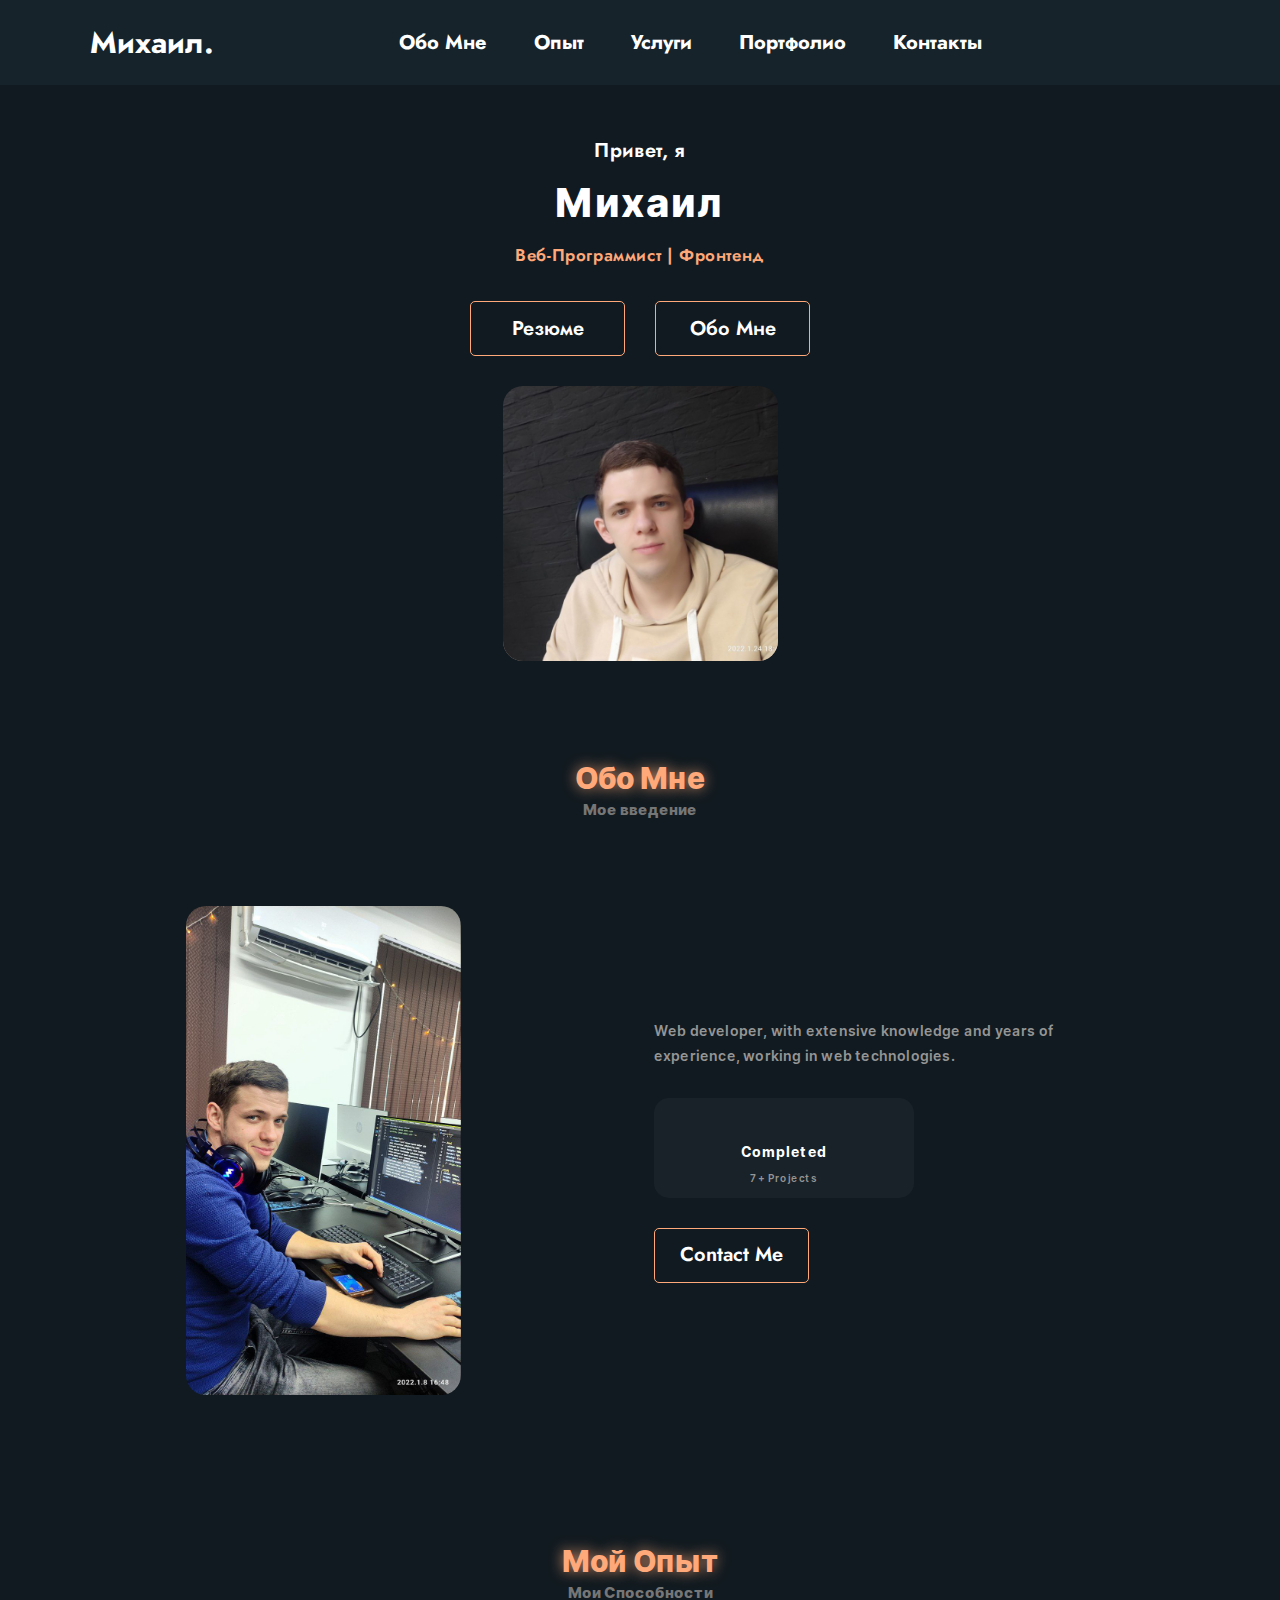
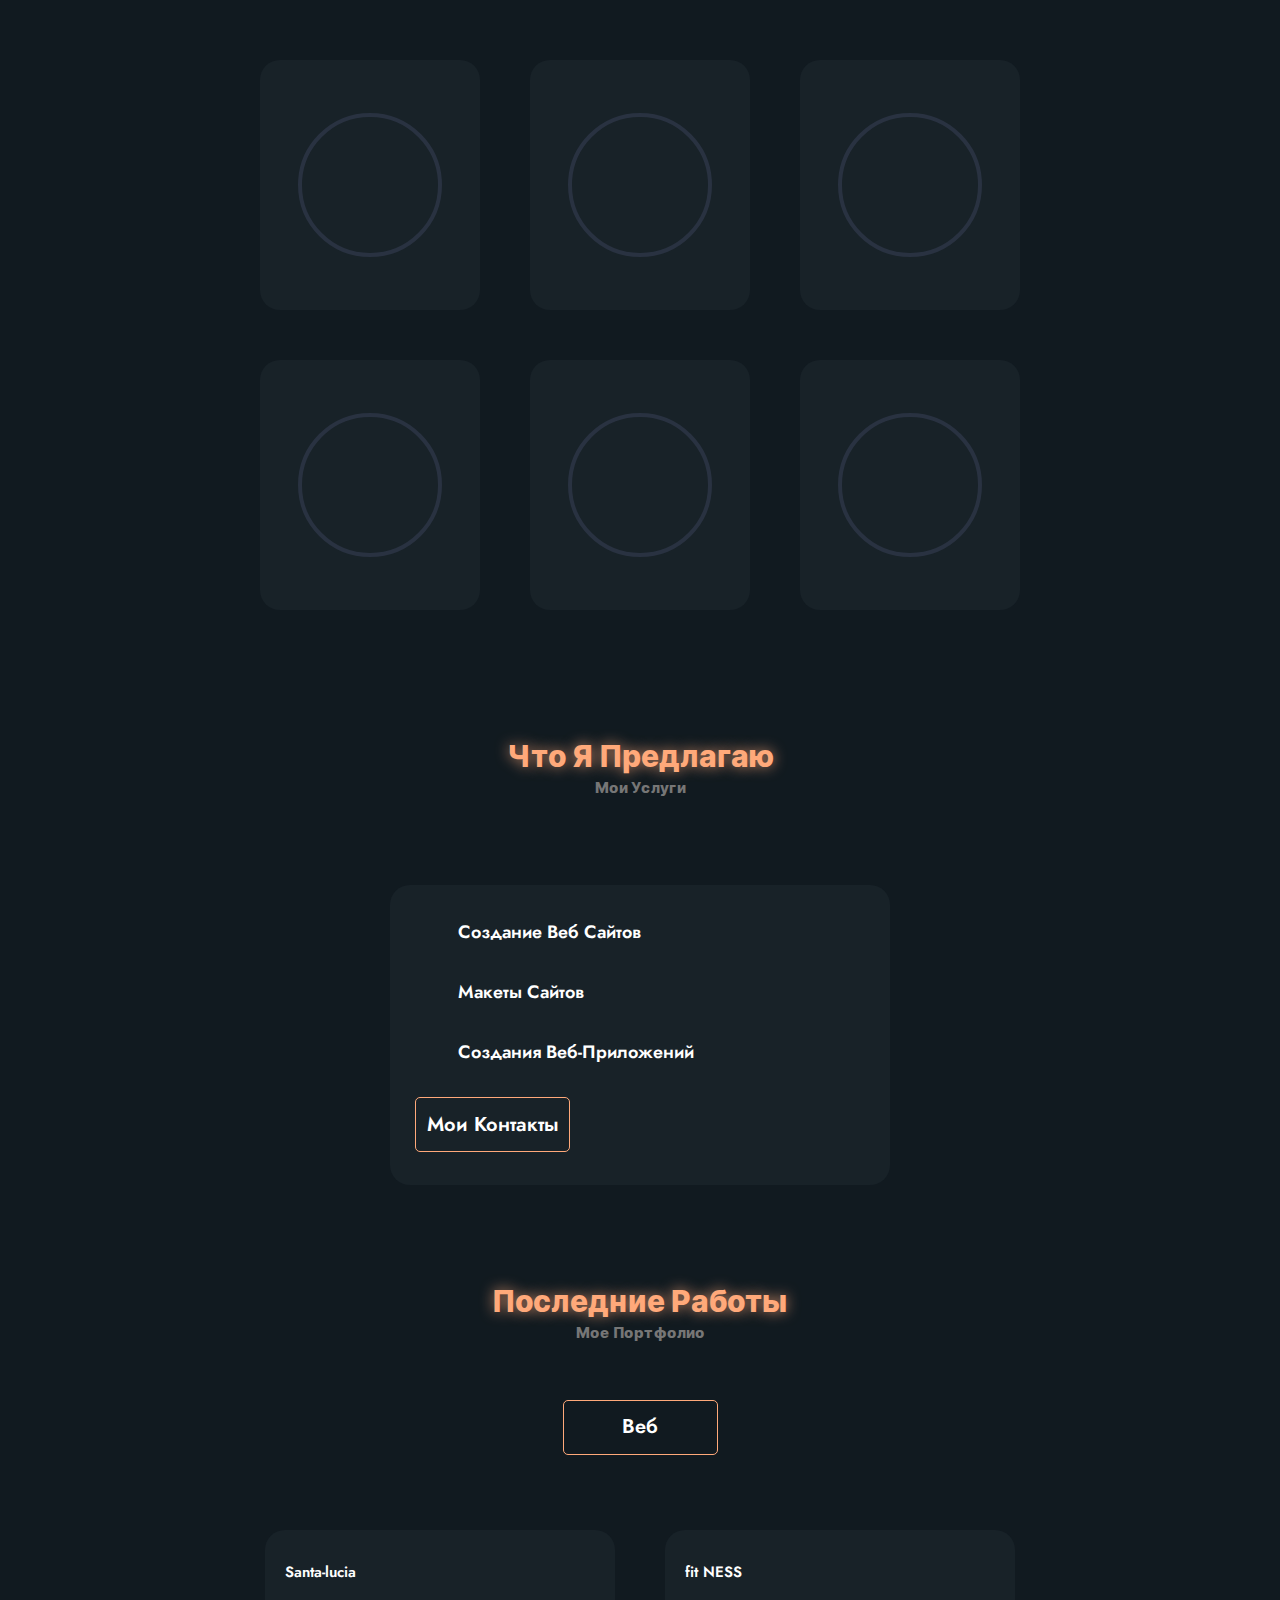
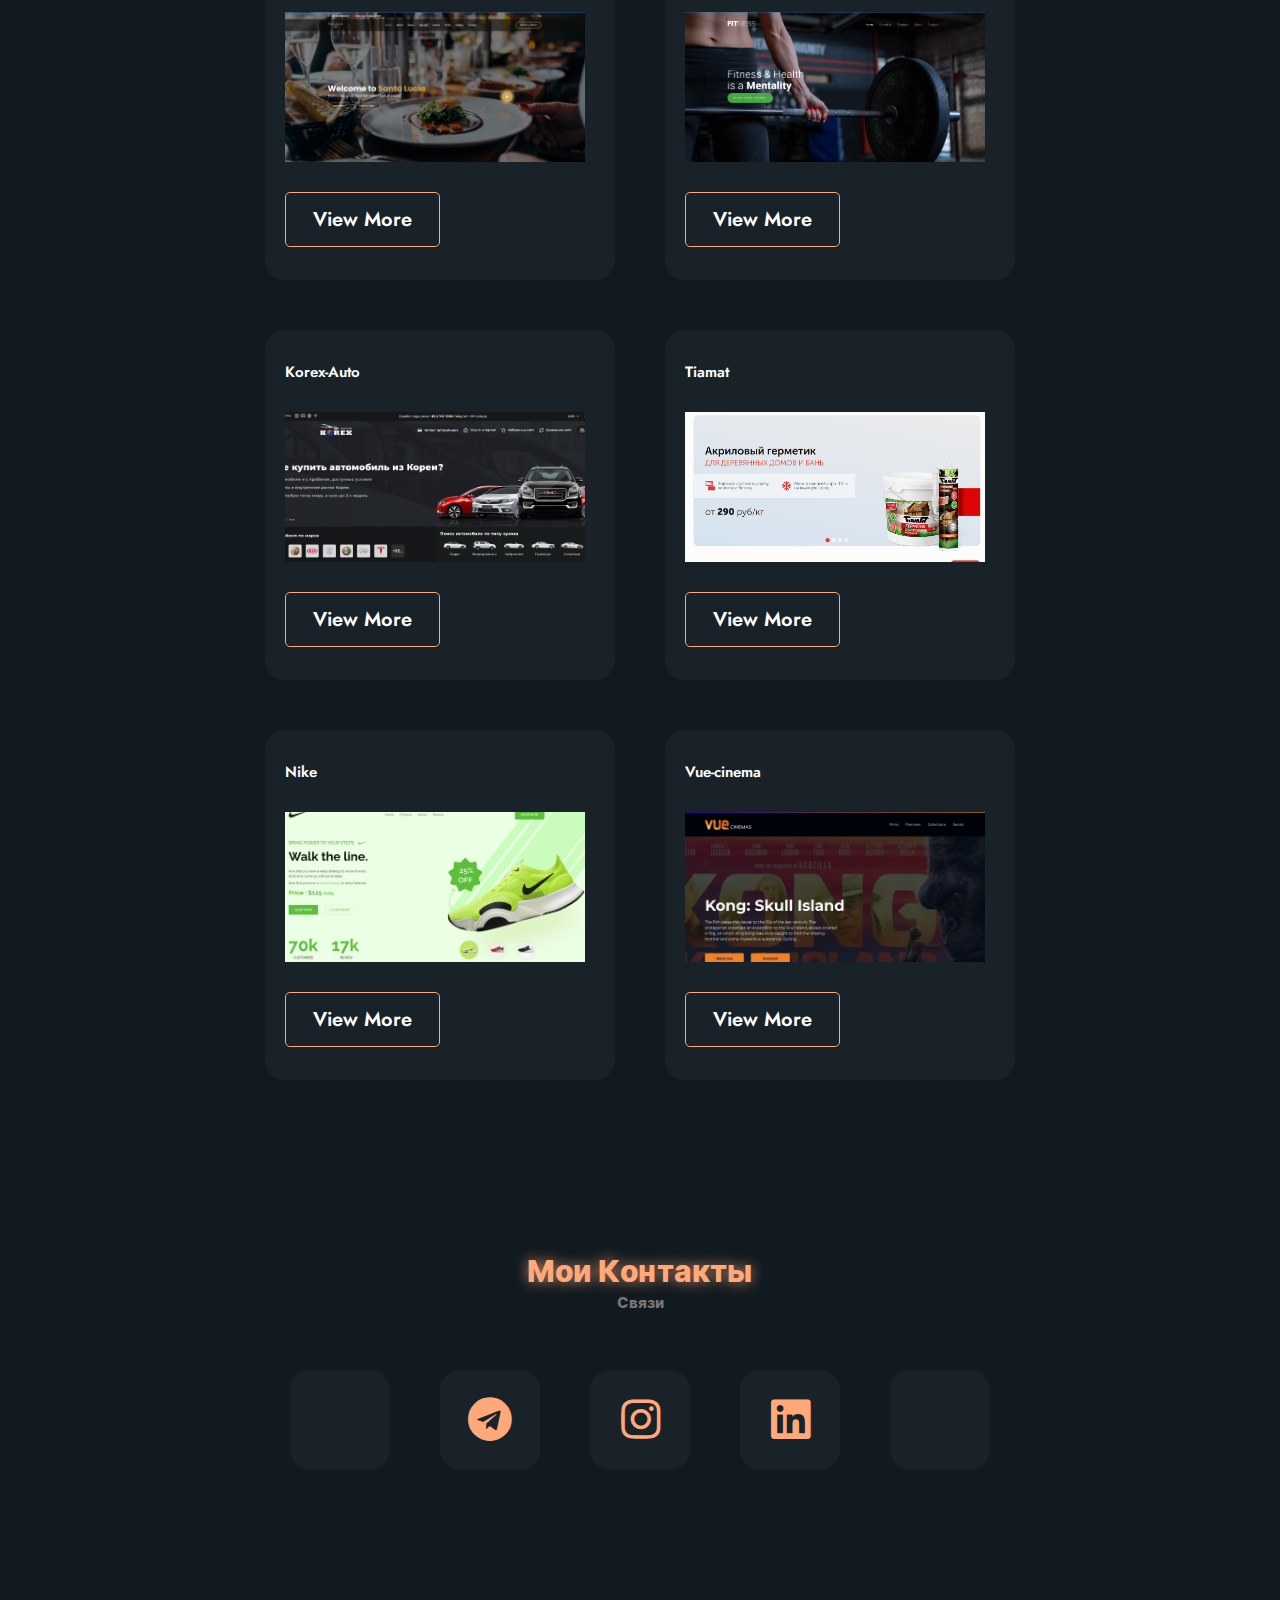
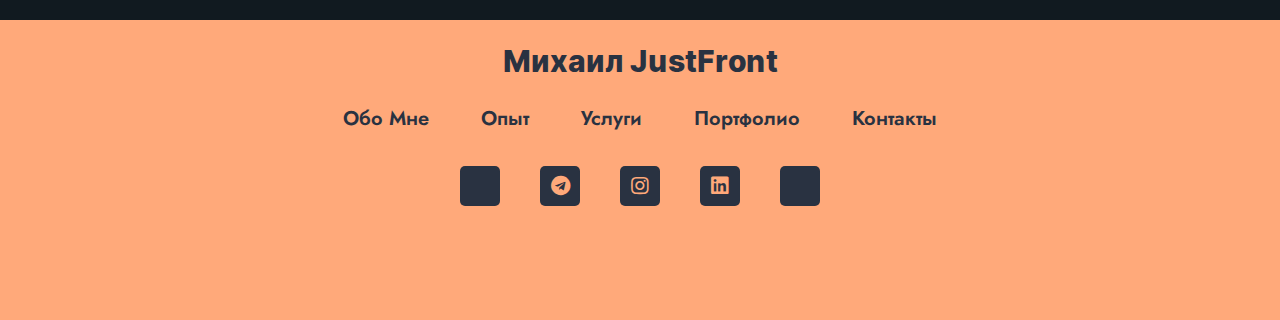
==== pages/ru.html @ 7e630e10 "first" ====
<!DOCTYPE html>
<html lang="en">

<head>
  <meta charset="UTF-8">
  <meta http-equiv="X-UA-Compatible" content="IE=edge">
  <meta name="viewport" content="width=device-width, initial-scale=1.0">
  <link rel="stylesheet" href="../css/style.min.css">
  <link rel="shortcut icon" href="./img/logo-abm-original.svg" type="image/x-icon">
  <link rel="stylesheet" href="https://pro.fontawesome.com/releases/v5.15.2/css/all.css" />
  <title>Михаил</title>
</head>

<body class="body ">

  <header class="header">
    <div class="header__content">
      <nav class="header__navbar container">
        <a href="#" class="header__logo-link l-name">Михаил.</a>
        <ul class="header__list">
          <button type="button" class="header__link about-btn">Обо Мне</button>
          <button type="button" class="header__link experience-btn">Опыт</button>
          <button type="button" class="header__link services-btn">Услуги</button>
          <button type="button" class="header__link portfolio-btn">Портфолио</button>
          <button type="button" class="header__link contacts-btn">Контакты</button>
        </ul>
        <i class="fal fa-cog header__settings"></i>
      </nav>
      <div class="header__setting-window">
        <div class="header__setting-modal">
          <i class="fal fa-times header__setting-times"></i>
          <h3 class="title__h3">Настройки Сайта</h3>
          <h3 class="title__h3">Язык</h3>
          <div class="header__setting-language">
            <a href="../index.html" class="button setting-btn">ENG</a>
            <a href="./ru.html" class="button setting-btn">RUS</a>
          </div>
        </div>
      </div>
    </div>
  </header>


  <main class="main">
    <section class="intro container" id="intro">
      <div class="intro__content">
        <p class="intro__text">Привет, я</p>
        <h2 class="intro__title">Михаил</h2>
        <p class="intro__subtitle">Веб-Программист | Фронтенд</p>
        <div class="intro__buttons">
          <a download href="../img/abmcv.pdf" class="button">Резюме</a>
          <button class="button about-btn">Обо Мне</button>
        </div>
        <div class="intro__img">
          <img src="../img/photo.jpg" alt="">
        </div>
      </div>
    </section>
    <section class="about container" id="about">
      <div class="about__content">
        <div class="title">
          <h3 class="title__h3">Обо Мне</h3>
          <p class="title__p">Мое введение</p>
        </div>
        <div class="about__bottom">
          <div class="about__left">
            <picture><source srcset="../img/photo2.jpg" type="image/webp"><img src="./img/me-laptop.webp" alt=""></picture>
          </div>
          <div class="about__right">
            <p class="about__subtitle">
              Web developer, with extensive knowledge and years of experience, working in web technologies.
            </p>
            <div class="about__item">
              <i class="fal fa-briefcase about__icon"></i>
              <p class="about__text">Completed</p>
              <p class="about__text-2">7+ Projects</p>
            </div>
            <button class="button contacts-btn">Contact Me</button>
          </div>
        </div>
      </div>
    </section>
    <section class="experience container" id="experience">
      <div class="experience__content">
        <div class="title">
          <h3 class="title__h3">Мой Опыт</h3>
          <p class="title__p">Мои Способности</p>
        </div>
        <div class="experience__progressbar">
          <div class="experience__card">
            <div class="experience__procent-loading">
              <svg class="experience__procent-loading-svg">
                <circle cx="70" cy="70" r="70"></circle>
              </svg>
            </div>
            <div class="experience__procent" style="--num:90">
              <div class="experience__procent-dot"></div>
              <svg class="experience__procent-svg">
                <circle cx="70" cy="70" r="70"></circle>
                <circle cx="70" cy="70" r="70"></circle>
              </svg>
              <div class="experience__procent-num">
                <h3>95<span>%</span></h3>
                <p>HTML</p>
              </div>
            </div>
          </div>
          <div class="experience__card">
            <div class="experience__procent-loading">
              <svg class="experience__procent-loading-svg">
                <circle cx="70" cy="70" r="70"></circle>
              </svg>
            </div>
            <div class="experience__procent" style="--num:70">
              <div class="experience__procent-dot"></div>
              <svg class="experience__procent-svg">
                <circle cx="70" cy="70" r="70"></circle>
                <circle cx="70" cy="70" r="70"></circle>
              </svg>
              <div class="experience__procent-num">
                <h3>80<span>%</span></h3>
                <p>CSS</p>
              </div>
            </div>
          </div>
          <div class="experience__card">
            <div class="experience__procent-loading">
              <svg class="experience__procent-loading-svg">
                <circle cx="70" cy="70" r="70"></circle>
              </svg>
            </div>
            <div class="experience__procent" style="--num:60">
              <div class="experience__procent-dot"></div>
              <svg class="experience__procent-svg">
                <circle cx="70" cy="70" r="70"></circle>
                <circle cx="70" cy="70" r="70"></circle>
              </svg>
              <div class="experience__procent-num">
                <h3>75<span>%</span></h3>
                <p>JS</p>
              </div>
            </div>
          </div>
          <div class="experience__card">
            <div class="experience__procent-loading">
              <svg class="experience__procent-loading-svg">
                <circle cx="70" cy="70" r="70"></circle>
              </svg>
            </div>
            <div class="experience__procent" style="--num:60">
              <div class="experience__procent-dot"></div>
              <svg class="experience__procent-svg">
                <circle cx="70" cy="70" r="70"></circle>
                <circle cx="70" cy="70" r="70"></circle>
              </svg>
              <div class="experience__procent-num">
                <h3>85<span>%</span></h3>
                <p>GIT</p>
              </div>
            </div>
          </div>
          <div class="experience__card">
            <div class="experience__procent-loading">
              <svg class="experience__procent-loading-svg">
                <circle cx="70" cy="70" r="70"></circle>
              </svg>
            </div>
            <div class="experience__procent" style="--num:70">
              <div class="experience__procent-dot"></div>
              <svg class="experience__procent-svg">
                <circle cx="70" cy="70" r="70"></circle>
                <circle cx="70" cy="70" r="70"></circle>
              </svg>
              <div class="experience__procent-num">
                <h3>80<span>%</span></h3>
                <p>SASS</p>
              </div>
            </div>
          </div>
          <div class="experience__card">
            <div class="experience__procent-loading">
              <svg class="experience__procent-loading-svg">
                <circle cx="70" cy="70" r="70"></circle>
              </svg>
            </div>
            <div class="experience__procent" style="--num:60">
              <div class="experience__procent-dot"></div>
              <svg class="experience__procent-svg">
                <circle cx="70" cy="70" r="70"></circle>
                <circle cx="70" cy="70" r="70"></circle>
              </svg>
              <div class="experience__procent-num">
                <h3>70<span>%</span></h3>
                <p>VUE</p>
              </div>
            </div>
          </div>
        </div>
      </div>
    </section>
    <section class="offer container" id="offer">
      <div class="offer__content">
        <div class="title">
          <h3 class="title__h3">Что Я Предлагаю</h3>
          <p class="title__p">Мои Услуги</p>
        </div>
        <div class="offer__item">
          <ul class="offer__item-link">
            <li class="offer__item-list">
              <i class="fal fa-check-double offer__item-icon"></i>
              <h3 class="offer__item-h3">Создание Веб Сайтов</h3>
            </li>
            <li class="offer__item-list">
              <i class="fal fa-check-double offer__item-icon"></i>
              <h3 class="offer__item-h3">Макеты Сайтов</h3>
            </li>
            <li class="offer__item-list">
              <i class="fal fa-check-double offer__item-icon"></i>
              <h3 class="offer__item-h3">Создания Веб-Приложений</h3>
            </li>
          </ul>

          <button class="button contacts-btn">Мои Контакты</button>
        </div>
      </div>
    </section>
    <section class="portfolio container" id="portfolio">
      <div class="portfolio__content">
        <div class="title">
          <h3 class="title__h3">Последние Работы</h3>
          <p class="title__p">Мое Портфолио</p>
        </div>
        <div class="portfolio__tab">
          <ul class="portfolio__tab-link">
            <li>
              <button type="button" class="portfolio__tab-web button">Веб</button>
            </li>
          </ul>
        </div>
        <div class="portfolio__sectoion">

          <div class="portfolio__web">
            <div class="portfolio__item">
              <h3 class="portfolio__item-h3">Santa-lucia</h3>
              <picture><source srcset="../img/santa-lucia.jpg" type="image/webp"><img src="../img/santa-lucia.jpg" alt="" class="portfolio__item-img"></picture>
              <a href="https://microman92.github.io/Santa-Lucia/" target="_blank" class="button">View More</a>
            </div>
            <div class="portfolio__item">
              <h3 class="portfolio__item-h3">fit NESS</h3>
              <picture><source srcset="../img/fitnes.png" type="image/webp"><img src="../img/fitnes.png" alt="" class="portfolio__item-img"></picture>
              <a href="https://microman92.github.io/fit-nEss/" target="_blank" class="button">View More</a>
            </div>
            <div class="portfolio__item">
              <h3 class="portfolio__item-h3">Korex-Auto</h3>
              <picture><source srcset="../img/auto.png" type="image/webp"><img src="../img/auto.png" alt="" class="portfolio__item-img"></picture>
              <a href="https://microman92.github.io/Korex-Auto/" target="_blank" class="button">View More</a>
            </div>
            <div class="portfolio__item">
              <h3 class="portfolio__item-h3">Tiamat</h3>
              <picture><source srcset="../img/tiamat.jpg" type="image/webp"><img src="../img/tiamat.jpg" alt="" class="portfolio__item-img"></picture>
              <a href="https://microman92.github.io/Tiamat/" target="_blank" class="button">View More</a>
            </div>
            <div class="portfolio__item">
              <h3 class="portfolio__item-h3">Nike</h3>
              <picture><source srcset="../img/nike.jpg" type="image/webp"><img src="../img/nike.jpg" alt="" class="portfolio__item-img"></picture>
              <a href="https://microman92.github.io/nike-shoes/" target="_blank" class="button">View More</a>
            </div>
            <div class="portfolio__item">
              <h3 class="portfolio__item-h3">Vue-cinema</h3>
              <picture><source srcset="../img/vue-cinema.webp" type="image/webp"><img src="../img/vue-cinema.jpg" alt="" class="portfolio__item-img"></picture>
              <a href="https://microman92.github.io/vueee-cinemaaa/#!" target="_blank" class="button">View More</a>
            </div>
          </div>

        </div>
      </div>
    </section>
    <section class="contacts container" id="contacts">
      <div class="contacts__content">
        <div class="title">
          <h3 class="title__h3">Мои Контакты </h3>
          <p class="title__p">Связи</p>
        </div>
      </div>
      <div class="contacts__items">
        <a href="tel:+998331131333" class="contacts__item">
          <i class="fal fa-phone-alt"></i>
        </a>
        <a href="https://t.me/abdulmalik_akhzamov" target="_blank" class="contacts__item">
          <i class="fab fa-telegram"></i>
        </a>
        <a href="https://www.instagram.com/abdulmalik_akhzamov/" target="_blank" class="contacts__item">
          <i class="fab fa-instagram"></i>
        </a>
        <a href="https://www.linkedin.com/in/abdulmalik-akhzamov-890b01242/" target="_blank" class="contacts__item">
          <i class="fab fa-linkedin"></i>
        </a>
        <a href="mailto:abdulmalikakhzamov1@gmail.com" target="_blank" class="contacts__item">
          <i class="fal fa-envelope"></i>
        </a>
      </div>
    </section>
  </main>

  <footer class="footer">
    <div class="footer__content container">
      <h3 class="footer__title">Михаил JustFront</h3>
      <ul class="footer__list">
        <button type="button" class="footer__link about-btn">Обо Мне</button>
        <button type="button" class="footer__link experience-btn">Опыт</button>
        <button type="button" class="footer__link services-btn">Услуги</button>
        <button type="button" class="footer__link portfolio-btn">Портфолио</button>
        <button type="button" class="footer__link contacts-btn">Контакты</button>
      </ul>
      <div class="footer__items">
        <a href="tel:+998331131333" class="footer__item">
          <i class="fal fa-phone-alt"></i>
        </a>
        <a href="https://t.me/abdulmalik_akhzamov" target="_blank" class="footer__item">
          <i class="fab fa-telegram"></i>
        </a>
        <a href="https://www.instagram.com/abdulmalik_akhzamov/" target="_blank" class="footer__item">
          <i class="fab fa-instagram"></i>
        </a>
        <a href="https://www.linkedin.com/in/abdulmalik-akhzamov-890b01242/" target="_blank" class="footer__item">
          <i class="fab fa-linkedin"></i>
        </a>
        <a href="mailto:abdulmalikakhzamov1@gmail.com" target="_blank" class="footer__item">
          <i class="fal fa-envelope"></i>
        </a>
      </div>
    </div>
  </footer>















  <script src="../js/app.min.js"></script>
</body>

</html>
---- css/style.min.css ----
@font-face {
    font-family : Inter;
    font-display: spaw;
    src         : url(../fonts/Inter-Bold.woff2) format("woff2"), url(../fonts/Inter-Bold.woff) format("woff");
    font-weight : 700;
    font-style  : normal
}

@font-face {
    font-family : Inter;
    font-display: spaw;
    src         : url(../fonts/Inter-Medium.woff2) format("woff2"), url(../fonts/Inter-Medium.woff) format("woff");
    font-weight : 500;
    font-style  : normal
}

@font-face {
    font-family : Inter;
    font-display: spaw;
    src         : url(../fonts/Inter-SemiBold.woff2) format("woff2"), url(../fonts/Inter-SemiBold.woff) format("woff");
    font-weight : 600;
    font-style  : normal
}

@font-face {
    font-family : Inter;
    font-display: spaw;
    src         : url(../fonts/Inter-ExtraBold.woff2) format("woff2"), url(../fonts/Inter-ExtraBold.woff) format("woff");
    font-weight : 800;
    font-style  : normal
}

@font-face {
    font-family : Jost;
    font-display: spaw;
    src         : url(../fonts/Jost-SemiBold.woff2) format("woff2"), url(../fonts/Jost-SemiBold.woff) format("woff");
    font-weight : 600;
    font-style  : normal
}

@font-face {
    font-family : Jost;
    font-display: spaw;
    src         : url(../fonts/Jost-Bold.woff2) format("woff2"), url(../fonts/Jost-Bold.woff) format("woff");
    font-weight : 700;
    font-style  : normal
}

@font-face {
    font-family : SF Pro Text;
    font-display: spaw;
    src         : url("../fonts/SF Pro Text-Semibold.woff2") format("woff2"), url("../fonts/SF Pro Text-Semibold.woff") format("woff");
    font-weight : 600;
    font-style  : normal
}

a,
abbr,
acronym,
address,
applet,
article,
aside,
audio,
b,
big,
blockquote,
body,
canvas,
caption,
center,
cite,
code,
dd,
del,
details,
dfn,
div,
dl,
dt,
em,
embed,
fieldset,
figcaption,
figure,
footer,
form,
h1,
h2,
h3,
h4,
h5,
h6,
header,
hgroup,
html,
i,
iframe,
img,
ins,
kbd,
label,
legend,
li,
mark,
menu,
nav,
object,
ol,
output,
p,
pre,
q,
ruby,
s,
samp,
section,
small,
span,
strike,
strong,
sub,
summary,
sup,
table,
tbody,
td,
tfoot,
th,
thead,
time,
tr,
tt,
u,
ul,
var,
video {
    margin        : 0;
    padding       : 0;
    font-size     : 100%;
    vertical-align: baseline
}

a {
    text-decoration: none
}

a:active,
a:hover {
    outline: 0
}

li,
ul {
    list-style-type: none;
    margin         : 0;
    padding        : 0
}

h1,
h2,
h3,
h4,
h5,
h6 {
    font-size  : 100%;
    font-weight: 400
}

html {
    -webkit-box-sizing: border-box;
    box-sizing        : border-box
}

*,
:after,
:before {
    -webkit-box-sizing: border-box;
    box-sizing        : border-box
}

:focus {
    outline: 0
}

audio,
img,
video {
    max-width: 100%;
    height   : auto
}

audio,
canvas,
iframe,
img,
svg,
video {
    vertical-align: middle
}

iframe {
    border: 0
}

textarea {
    resize            : none;
    overflow          : auto;
    vertical-align    : top;
    box-shadow        : none;
    -webkit-box-shadow: none;
    -moz-box-shadow   : none
}

button,
input,
select,
textarea {
    outline  : 0;
    border   : none;
    font-size: 100%;
    margin   : 0
}

button,
input {
    line-height: normal
}

table {
    border-collapse: collapse;
    border-spacing : 0
}

td,
th {
    padding   : 0;
    text-align: left
}

.container {
    max-width: 1130px;
    width    : 100%;
    margin   : 0 auto;
    padding  : 0 15px
}

body {
    background: #111a20
}

.header__content {
    background: #17232b;
    height    : 85px;
    display   : -webkit-box;
    display   : -ms-flexbox;
    display   : flex;
    position  : relative
}

.header__navbar {
    display          : -webkit-box;
    display          : -ms-flexbox;
    display          : flex;
    -webkit-box-align: center;
    -ms-flex-align   : center;
    align-items      : center;
    -webkit-box-pack : justify;
    -ms-flex-pack    : justify;
    justify-content  : space-between
}

.header__logo-link {
    font-family: Jost;
    font-style : normal;
    font-weight: 700;
    font-size  : 30px;
    line-height: 32px;
    color      : #fff
}

.header__list {
    display          : -webkit-box;
    display          : -ms-flexbox;
    display          : flex;
    -webkit-box-align: center;
    -ms-flex-align   : center;
    align-items      : center;
    -webkit-box-pack : center;
    -ms-flex-pack    : center;
    justify-content  : center;
    gap              : 35px
}

.header__link {
    font-family: Jost;
    font-style : normal;
    font-weight: 700;
    font-size  : 20px;
    line-height: 32px;
    color      : #fff
}

.header__link:hover {
    color: #ffa97a
}

.header__settings {
    font-size: 30px;
    color    : #fff;
    cursor   : pointer
}

.header__settings:hover {
    color            : #ffa97a;
    -webkit-transform: rotate(360deg);
    -ms-transform    : rotate(360deg);
    transform        : rotate(360deg)
}

.header__setting-window {
    width                  : 100%;
    height                 : 100vh;
    position               : absolute;
    top                    : -2000px;
    left                   : 0;
    -webkit-backdrop-filter: blur(5px);
    backdrop-filter        : blur(5px);
    gap                    : 40px;
    z-index                : 90;
    display                : -webkit-box;
    display                : -ms-flexbox;
    display                : flex;
    -webkit-box-align      : center;
    -ms-flex-align         : center;
    align-items            : center;
    -webkit-box-pack       : center;
    -ms-flex-pack          : center;
    justify-content        : center;
    overflow               : hidden;
    -webkit-transition     : .3s linear;
    -o-transition          : .3s linear;
    transition             : .3s linear
}

.header__setting-modal {
    width                : 700px;
    height               : 500px;
    border-radius        : 30px;
    background           : #17232b;
    display              : -webkit-box;
    display              : -ms-flexbox;
    display              : flex;
    -webkit-box-align    : center;
    -ms-flex-align       : center;
    align-items          : center;
    -webkit-box-pack     : center;
    -ms-flex-pack        : center;
    justify-content      : center;
    -webkit-box-orient   : vertical;
    -webkit-box-direction: normal;
    -ms-flex-direction   : column;
    flex-direction       : column;
    gap                  : 50px;
    position             : relative
}

.header__setting-language {
    display          : -webkit-box;
    display          : -ms-flexbox;
    display          : flex;
    -webkit-box-align: center;
    -ms-flex-align   : center;
    align-items      : center;
    -webkit-box-pack : center;
    -ms-flex-pack    : center;
    justify-content  : center;
    gap              : 30px
}

.header__setting-theme {
    display          : -webkit-box;
    display          : -ms-flexbox;
    display          : flex;
    -webkit-box-align: center;
    -ms-flex-align   : center;
    align-items      : center;
    -webkit-box-pack : center;
    -ms-flex-pack    : center;
    justify-content  : center;
    gap              : 30px
}

.header__setting-times {
    position          : absolute;
    top               : 30px;
    right             : 30px;
    font-size         : 34px;
    color             : #fff;
    -webkit-transition: .2s linear;
    -o-transition     : .2s linear;
    transition        : .2s linear
}

.header__setting-times:hover {
    color            : #ffa97a;
    -webkit-transform: rotate(90deg);
    -ms-transform    : rotate(90deg);
    transform        : rotate(90deg)
}

.header .setting-btn {
    background: 0 0
}

.header .active-modal {
    top               : 0;
    -webkit-transition: .3s linear;
    -o-transition     : .3s linear;
    transition        : .3s linear
}

.intro__content {
    display              : -webkit-box;
    display              : -ms-flexbox;
    display              : flex;
    -webkit-box-align    : center;
    -ms-flex-align       : center;
    align-items          : center;
    -webkit-box-pack     : center;
    -ms-flex-pack        : center;
    justify-content      : center;
    -webkit-box-orient   : vertical;
    -webkit-box-direction: normal;
    -ms-flex-direction   : column;
    flex-direction       : column;
    margin-top           : 50px
}

.intro__text {
    font-family   : Jost;
    font-style    : normal;
    font-weight   : 600;
    font-size     : 20px;
    line-height   : 32px;
    letter-spacing: .4px;
    color         : #fff;
    margin-bottom : 20px
}

.intro__title {
    font-family   : Inter;
    font-style    : normal;
    font-weight   : 800;
    font-size     : 40px;
    line-height   : 32px;
    letter-spacing: 2.2px;
    color         : #fff;
    margin-bottom : 20px
}

.intro__subtitle {
    font-family   : Jost;
    font-style    : normal;
    font-weight   : 600;
    font-size     : 17px;
    line-height   : 32px;
    letter-spacing: .6px;
    color         : #ffa97a;
    margin-bottom : 30px
}

.intro__buttons {
    display          : -webkit-box;
    display          : -ms-flexbox;
    display          : flex;
    -webkit-box-align: center;
    -ms-flex-align   : center;
    align-items      : center;
    -webkit-box-pack : center;
    -ms-flex-pack    : center;
    justify-content  : center;
    gap              : 30px
}

.intro__img {
    margin-top   : 30px;
    margin-bottom: 100px;
    width        : 275px;
    height       : 275px;
    border-radius: 70px 70px 20px 20px;
    background   : -o-linear-gradient(270.08deg, #ffa97a .07%, rgba(248, 242, 244, .5) 134.98%);
    background   : linear-gradient(179.92deg, #ffa97a .07%, rgba(248, 242, 244, .5) 134.98%)
}

.intro__img img {
    border-radius: 20px;
}

.about__content {
    display              : -webkit-box;
    display              : -ms-flexbox;
    display              : flex;
    -webkit-box-align    : center;
    -ms-flex-align       : center;
    align-items          : center;
    -webkit-box-pack     : center;
    -ms-flex-pack        : center;
    justify-content      : center;
    -webkit-box-orient   : vertical;
    -webkit-box-direction: normal;
    -ms-flex-direction   : column;
    flex-direction       : column;
    margin-bottom        : 150px
}

.about__bottom {
    display          : -webkit-box;
    display          : -ms-flexbox;
    display          : flex;
    -webkit-box-align: center;
    -ms-flex-align   : center;
    align-items      : center;
    -ms-flex-pack    : distribute;
    justify-content  : space-around;
    width            : 100%;
    margin-top       : 80px;
    height           : 100%;
}

@-webkit-keyframes opacityBot {
    0% {
        opacity: 0
    }

    50% {
        opacity: .5
    }

    100% {
        opacity: 1
    }
}

@keyframes opacityBot {
    0% {
        opacity: 0
    }

    50% {
        opacity: .5
    }

    100% {
        opacity: 1
    }
}

.about__left {
    width        : 275px;
    height       : 100%;
    background   : -o-linear-gradient(270.08deg, #ffa97a .07%, rgba(248, 242, 244, .5) 134.98%);
    background   : linear-gradient(179.92deg, #ffa97a .07%, rgba(248, 242, 244, .5) 134.98%);
    border-radius: 30px
}

.about__left img {
    border-radius: 20px;
    width        : 100%;
    height       : 100%;
}

.about__right {
    width                : 440px;
    display              : -webkit-box;
    display              : -ms-flexbox;
    display              : flex;
    -webkit-box-align    : start;
    -ms-flex-align       : start;
    align-items          : flex-start;
    -webkit-box-pack     : center;
    -ms-flex-pack        : center;
    justify-content      : center;
    -webkit-box-orient   : vertical;
    -webkit-box-direction: normal;
    -ms-flex-direction   : column;
    flex-direction       : column
}

.about__subtitle {
    font-family   : Inter;
    font-style    : normal;
    font-weight   : 600;
    font-size     : 14px;
    line-height   : 25px;
    letter-spacing: .2px;
    color         : #959595
}

.about__item {
    width                : 260px;
    height               : 100px;
    background           : #182228;
    border-radius        : 15px;
    display              : -webkit-box;
    display              : -ms-flexbox;
    display              : flex;
    -webkit-box-align    : center;
    -ms-flex-align       : center;
    align-items          : center;
    -webkit-box-pack     : center;
    -ms-flex-pack        : center;
    justify-content      : center;
    -webkit-box-orient   : vertical;
    -webkit-box-direction: normal;
    -ms-flex-direction   : column;
    flex-direction       : column;
    margin               : 30px 0;
}

.about__icon {
    font-size    : 25px;
    color        : #ffa97a;
    margin-bottom: 9px
}

.about__text {
    font-family   : Inter;
    font-style    : normal;
    font-weight   : 700;
    font-size     : 14px;
    line-height   : 20px;
    letter-spacing: .6px;
    color         : #fff;
    margin-bottom : 6px
}

.about__text-2 {
    font-family   : Inter;
    font-style    : normal;
    font-weight   : 600;
    font-size     : 10px;
    line-height   : 20px;
    letter-spacing: .6px;
    color         : #959595
}

.experience__content {
    display              : -webkit-box;
    display              : -ms-flexbox;
    display              : flex;
    -webkit-box-align    : center;
    -ms-flex-align       : center;
    align-items          : center;
    -webkit-box-pack     : center;
    -ms-flex-pack        : center;
    justify-content      : center;
    -webkit-box-orient   : vertical;
    -webkit-box-direction: normal;
    -ms-flex-direction   : column;
    flex-direction       : column;
    margin-bottom        : 80px
}

.experience__progressbar {
    display          : -webkit-box;
    display          : -ms-flexbox;
    display          : flex;
    -webkit-box-align: center;
    -ms-flex-align   : center;
    align-items      : center;
    -webkit-box-pack : center;
    -ms-flex-pack    : center;
    justify-content  : center;
    -ms-flex-wrap    : wrap;
    flex-wrap        : wrap;
    padding          : 50px;
    gap              : 50px
}

.experience__card {
    width            : 220px;
    height           : 250px;
    border-radius    : 20px;
    background       : #182228;
    display          : -webkit-box;
    display          : -ms-flexbox;
    display          : flex;
    -webkit-box-align: center;
    -ms-flex-align   : center;
    align-items      : center;
    -webkit-box-pack : center;
    -ms-flex-pack    : center;
    justify-content  : center
}

.experience__procent {
    width            : 150px;
    height           : 150px;
    position         : relative;
    display          : none;
    -webkit-animation: opacityPr 1s linear forwards;
    animation        : opacityPr 1s linear forwards
}

.experience__procent-svg {
    width            : 150px;
    height           : 150px;
    position         : relative;
    -webkit-transform: rotate(270deg);
    -ms-transform    : rotate(270deg);
    transform        : rotate(270deg)
}

.experience__procent-svg circle {
    width            : 100%;
    height           : 100%;
    fill             : transparent;
    stroke-width     : 3px;
    stroke           : #293241;
    -webkit-transform: translate(5px, 5px);
    -ms-transform    : translate(5px, 5px);
    transform        : translate(5px, 5px)
}

.experience__procent-svg circle:nth-child(2) {
    stroke                 : #ffa97a;
    stroke-dasharray       : 440px;
    stroke-dashoffset      : calc(440 - 440 * var(--num)/ 100);
    opacity                : 0;
    -webkit-animation      : animCircle 3s linear forwards;
    animation              : animCircle 3s linear forwards;
    -webkit-animation-delay: 2s;
    animation-delay        : 2s
}

@-webkit-keyframes animCircle {
    0% {
        opacity: 0
    }

    100% {
        opacity: 1
    }
}

@keyframes animCircle {
    0% {
        opacity: 0
    }

    100% {
        opacity: 1
    }
}

.experience__procent-dot {
    position         : absolute;
    inset            : 5px;
    z-index          : 10;
    -webkit-transform: rotate(calc(3.6deg * var(--num)));
    -ms-transform    : rotate(calc(3.6deg * var(--num)));
    transform        : rotate(calc(3.6deg * var(--num)));
    -webkit-animation: animDot 2s linear forwards;
    animation        : animDot 2s linear forwards
}

@-webkit-keyframes animDot {
    0% {
        -webkit-transform: rotate(0);
        transform        : rotate(0)
    }

    100% {
        -webkit-transform: rotate(calc(3.6deg * var(--num)));
        transform        : rotate(calc(3.6deg * var(--num)))
    }
}

@keyframes animDot {
    0% {
        -webkit-transform: rotate(0);
        transform        : rotate(0)
    }

    100% {
        -webkit-transform: rotate(calc(3.6deg * var(--num)));
        transform        : rotate(calc(3.6deg * var(--num)))
    }
}

.experience__procent-dot::before {
    content           : "";
    position          : absolute;
    top               : -7px;
    left              : 50%;
    border-radius     : 50%;
    -webkit-transform : translateX(-50%);
    -ms-transform     : translateX(-50%);
    transform         : translateX(-50%);
    width             : 15px;
    height            : 15px;
    background        : #ffa97a;
    -webkit-box-shadow: 0 0 10px #ffa97a, 0 0 30px #ffa97a;
    box-shadow        : 0 0 10px #ffa97a, 0 0 30px #ffa97a
}

.experience__procent-num {
    position               : absolute;
    inset                  : 0;
    display                : -webkit-box;
    display                : -ms-flexbox;
    display                : flex;
    -webkit-box-align      : center;
    -ms-flex-align         : center;
    align-items            : center;
    -webkit-box-pack       : center;
    -ms-flex-pack          : center;
    justify-content        : center;
    -webkit-box-orient     : vertical;
    -webkit-box-direction  : normal;
    -ms-flex-direction     : column;
    flex-direction         : column;
    gap                    : 20px;
    opacity                : 0;
    -webkit-animation      : animCircle 1s linear forwards;
    animation              : animCircle 1s linear forwards;
    -webkit-animation-delay: 2s;
    animation-delay        : 2s
}

.experience__procent-num h3 {
    display          : -webkit-box;
    display          : -ms-flexbox;
    display          : flex;
    -webkit-box-align: center;
    -ms-flex-align   : center;
    align-items      : center;
    -webkit-box-pack : center;
    -ms-flex-pack    : center;
    justify-content  : center;
    font-family      : Inter;
    font-style       : normal;
    font-weight      : 700;
    font-size        : 25px;
    line-height      : 20px;
    letter-spacing   : .6px;
    color            : #fff
}

.experience__procent-num h3 span {
    font-size  : 13px;
    text-align : center;
    font-weight: 400
}

.experience__procent-num p {
    font-family   : Inter;
    font-style    : normal;
    font-weight   : 700;
    font-size     : 25px;
    line-height   : 20px;
    letter-spacing: .6px;
    color         : #ffa97a
}

@-webkit-keyframes opacityPr {
    0% {
        opacity: 0
    }

    50% {
        opacity: .5
    }

    100% {
        opacity: 1
    }
}

@keyframes opacityPr {
    0% {
        opacity: 0
    }

    50% {
        opacity: .5
    }

    100% {
        opacity: 1
    }
}

.experience__procent-loading {
    width            : 150px;
    height           : 150px;
    position         : relative;
    display          : -webkit-box;
    display          : -ms-flexbox;
    display          : flex;
    -webkit-animation: animOp 1s linear forwards;
    animation        : animOp 1s linear forwards
}

.experience__procent-loading-svg {
    width            : 150px;
    height           : 150px;
    position         : relative;
    -webkit-transform: rotate(270deg);
    -ms-transform    : rotate(270deg);
    transform        : rotate(270deg)
}

.experience__procent-loading-svg circle {
    width            : 100%;
    height           : 100%;
    fill             : transparent;
    stroke-width     : 4px;
    stroke           : #293241;
    -webkit-transform: translate(5px, 5px);
    -ms-transform    : translate(5px, 5px);
    transform        : translate(5px, 5px)
}

@-webkit-keyframes animOp {
    0% {
        opacity: 1
    }

    50% {
        opacity: .5
    }

    100% {
        opacity: 0
    }
}

@keyframes animOp {
    0% {
        opacity: 1
    }

    50% {
        opacity: .5
    }

    100% {
        opacity: 0
    }
}

.offer__content {
    display              : -webkit-box;
    display              : -ms-flexbox;
    display              : flex;
    -webkit-box-align    : center;
    -ms-flex-align       : center;
    align-items          : center;
    -webkit-box-pack     : center;
    -ms-flex-pack        : center;
    justify-content      : center;
    -webkit-box-orient   : vertical;
    -webkit-box-direction: normal;
    -ms-flex-direction   : column;
    flex-direction       : column
}

.offer__item {
    display              : -webkit-box;
    display              : -ms-flexbox;
    display              : flex;
    -webkit-box-align    : start;
    -ms-flex-align       : start;
    align-items          : flex-start;
    -webkit-box-pack     : center;
    -ms-flex-pack        : center;
    justify-content      : center;
    -webkit-box-orient   : vertical;
    -webkit-box-direction: normal;
    -ms-flex-direction   : column;
    flex-direction       : column;
    width                : 500px;
    height               : 300px;
    margin-top           : 80px;
    background           : #182228;
    border-radius        : 20px;
    padding              : 25px;
    gap                  : 30px
}

.offer__item-link {
    display              : -webkit-box;
    display              : -ms-flexbox;
    display              : flex;
    -webkit-box-align    : start;
    -ms-flex-align       : start;
    align-items          : flex-start;
    -webkit-box-pack     : center;
    -ms-flex-pack        : center;
    justify-content      : center;
    -webkit-box-orient   : vertical;
    -webkit-box-direction: normal;
    -ms-flex-direction   : column;
    flex-direction       : column;
    gap                  : 30px
}

.offer__item-list {
    display          : -webkit-box;
    display          : -ms-flexbox;
    display          : flex;
    -webkit-box-align: center;
    -ms-flex-align   : center;
    align-items      : center;
    -webkit-box-pack : center;
    -ms-flex-pack    : center;
    justify-content  : center;
    gap              : 20px
}

.offer__item-icon {
    font-size: 30px;
    color    : #ffa97a
}

.offer__item-h3 {
    font-family: Jost;
    font-weight: 400;
    color      : #fff;
    font-size  : 18px
}

.portfolio__content {
    display              : -webkit-box;
    display              : -ms-flexbox;
    display              : flex;
    -webkit-box-align    : center;
    -ms-flex-align       : center;
    align-items          : center;
    -webkit-box-pack     : center;
    -ms-flex-pack        : center;
    justify-content      : center;
    -webkit-box-orient   : vertical;
    -webkit-box-direction: normal;
    -ms-flex-direction   : column;
    flex-direction       : column;
    margin-top           : 100px
}

.portfolio__tab {
    display          : -webkit-box;
    display          : -ms-flexbox;
    display          : flex;
    -webkit-box-align: center;
    -ms-flex-align   : center;
    align-items      : center;
    -webkit-box-pack : center;
    -ms-flex-pack    : center;
    justify-content  : center;
    margin-top       : 50px;
    margin-bottom    : 50px;
}

.portfolio__tab-link {
    display          : -webkit-box;
    display          : -ms-flexbox;
    display          : flex;
    -webkit-box-align: center;
    -ms-flex-align   : center;
    align-items      : center;
    -webkit-box-pack : center;
    -ms-flex-pack    : center;
    justify-content  : center;
    gap              : 50px
}

.portfolio__sectoion {
    position         : relative;
    width            : 750px;
    height           : 1200px;
    display          : -webkit-box;
    display          : -ms-flexbox;
    display          : flex;
    -webkit-box-align: center;
    -ms-flex-align   : center;
    align-items      : center;
    -webkit-box-pack : center;
    -ms-flex-pack    : center;
    justify-content  : center;
    overflow         : hidden
}

.portfolio__web {
    position             : absolute;
    display              : -ms-grid;
    display              : grid;
    -ms-grid-columns     : (350px)[2];
    grid-template-columns: repeat(2, 350px);
    -ms-grid-rows        : (350px)[3];
    grid-template-rows   : repeat(3, 350px);
    gap                  : 50px;
    -webkit-transition   : .5s linear;
    -o-transition        : .5s linear;
    transition           : .5s linear
}

.portfolio__item {
    width                : 100%;
    height               : 100%;
    background           : #182228;
    border-radius        : 20px;
    display              : -webkit-box;
    display              : -ms-flexbox;
    display              : flex;
    -webkit-box-align    : start;
    -ms-flex-align       : start;
    align-items          : flex-start;
    -webkit-box-pack     : center;
    -ms-flex-pack        : center;
    justify-content      : center;
    -webkit-box-orient   : vertical;
    -webkit-box-direction: normal;
    -ms-flex-direction   : column;
    flex-direction       : column;
    gap                  : 30px;
    padding              : 20px
}

.portfolio__item-h3 {
    font-family: Jost;
    font-style : normal;
    font-weight: 600;
    font-size  : 15px;
    line-height: 20px;
    color      : #fff
}

.portfolio__item-img {
    width             : 300px;
    height            : 150px;
    -o-object-fit     : cover;
    object-fit        : cover;
    -o-object-position: center;
    object-position   : center
}

.contacts__content {
    display              : -webkit-box;
    display              : -ms-flexbox;
    display              : flex;
    -webkit-box-align    : center;
    -ms-flex-align       : center;
    align-items          : center;
    -webkit-box-pack     : center;
    -ms-flex-pack        : center;
    justify-content      : center;
    -webkit-box-orient   : vertical;
    -webkit-box-direction: normal;
    -ms-flex-direction   : column;
    flex-direction       : column;
    margin-top           : 150px
}

.contacts__items {
    display          : -webkit-box;
    display          : -ms-flexbox;
    display          : flex;
    -webkit-box-align: center;
    -ms-flex-align   : center;
    align-items      : center;
    -webkit-box-pack : center;
    -ms-flex-pack    : center;
    justify-content  : center;
    gap              : 50px;
    margin-top       : 50px
}

.contacts__item {
    width             : 100px;
    height            : 100px;
    background        : #182228;
    border-radius     : 20px;
    display           : -webkit-box;
    display           : -ms-flexbox;
    display           : flex;
    -webkit-box-align : center;
    -ms-flex-align    : center;
    align-items       : center;
    -webkit-box-pack  : center;
    -ms-flex-pack     : center;
    justify-content   : center;
    -webkit-transition: .2s linear;
    -o-transition     : .2s linear;
    transition        : .2s linear
}

.contacts__item i {
    font-size         : 45px;
    color             : #ffa97a;
    -webkit-transition: .3s linear;
    -o-transition     : .3s linear;
    transition        : .3s linear
}

.contacts__item:hover {
    -webkit-transform: rotate(30deg);
    -ms-transform    : rotate(30deg);
    transform        : rotate(30deg)
}

.contacts__item:hover i {
    color            : #fff;
    -webkit-transform: rotate(-60deg);
    -ms-transform    : rotate(-60deg);
    transform        : rotate(-60deg)
}

button {
    background: 0 0;
    cursor    : pointer
}

.button {
    width             : 155px;
    height            : 55px;
    display           : -webkit-box;
    display           : -ms-flexbox;
    display           : flex;
    -webkit-box-align : center;
    -ms-flex-align    : center;
    align-items       : center;
    -webkit-box-pack  : center;
    -ms-flex-pack     : center;
    justify-content   : center;
    border            : 1px solid #ffa97a;
    border-radius     : 5px;
    font-family       : Jost;
    font-style        : normal;
    font-weight       : 600;
    font-size         : 20px;
    line-height       : 32px;
    color             : #fff;
    -webkit-transition: .2s linear;
    -o-transition     : .2s linear;
    transition        : .2s linear
}

.button:hover {
    background: #ffa97a;
    color     : #293241
}

.title {
    display              : -webkit-box;
    display              : -ms-flexbox;
    display              : flex;
    -webkit-box-align    : center;
    -ms-flex-align       : center;
    align-items          : center;
    -webkit-box-pack     : center;
    -ms-flex-pack        : center;
    justify-content      : center;
    -webkit-box-orient   : vertical;
    -webkit-box-direction: normal;
    -ms-flex-direction   : column;
    flex-direction       : column;
    width                : 350px;
    height               : 65px
}

.title__h3 {
    font-family      : Inter;
    font-style       : normal;
    font-weight      : 800;
    font-size        : 30px;
    line-height      : 32px;
    color            : #ffa97a;
    /* -webkit-filter: drop-shadow(0 0 36px rgba(255, 169, 122, .8)); */
    text-shadow      : 0 0 14px rgba(255, 169, 122, .8);
}

.title__p {
    font-family: Inter;
    font-style : normal;
    font-weight: 800;
    font-size  : 15px;
    line-height: 32px;
    color      : #767676;
}

.footer {
    height    : 300px;
    background: #ffa97a
}

.footer__content {
    display              : -webkit-box;
    display              : -ms-flexbox;
    display              : flex;
    -webkit-box-align    : center;
    -ms-flex-align       : center;
    align-items          : center;
    -webkit-box-pack     : center;
    -ms-flex-pack        : center;
    justify-content      : center;
    -webkit-box-orient   : vertical;
    -webkit-box-direction: normal;
    -ms-flex-direction   : column;
    flex-direction       : column;
    margin-top           : 150px;
    padding              : 25px 0 15px 0
}

.footer__title {
    font-family: Inter;
    font-style : normal;
    font-weight: 800;
    font-size  : 30px;
    line-height: 32px;
    color      : #293241
}

.footer__list {
    display          : -webkit-box;
    display          : -ms-flexbox;
    display          : flex;
    -webkit-box-align: center;
    -ms-flex-align   : center;
    align-items      : center;
    -webkit-box-pack : center;
    -ms-flex-pack    : center;
    justify-content  : center;
    gap              : 40px;
    margin-top       : 25px
}

.footer__link {
    font-family: Jost;
    font-style : normal;
    font-weight: 600;
    font-size  : 20px;
    line-height: 32px;
    color      : #293241
}

.footer__link:hover {
    color: #fff
}

.footer__items {
    display          : -webkit-box;
    display          : -ms-flexbox;
    display          : flex;
    -webkit-box-align: center;
    -ms-flex-align   : center;
    align-items      : center;
    -webkit-box-pack : center;
    -ms-flex-pack    : center;
    justify-content  : center;
    margin-top       : 30px;
    gap              : 40px
}

.footer__item {
    width             : 40px;
    height            : 40px;
    display           : -webkit-box;
    display           : -ms-flexbox;
    display           : flex;
    -webkit-box-align : center;
    -ms-flex-align    : center;
    align-items       : center;
    -webkit-box-pack  : center;
    -ms-flex-pack     : center;
    justify-content   : center;
    background        : #293241;
    border-radius     : 5px;
    margin-bottom     : 85px;
    -webkit-transition: .2s linear;
    -o-transition     : .2s linear;
    transition        : .2s linear
}

.footer__item i {
    font-size         : 20px;
    color             : #ffa97a;
    -webkit-transition: .3s linear;
    -o-transition     : .3s linear;
    transition        : .3s linear
}

.footer__item:hover {
    -webkit-transform: rotate(30deg);
    -ms-transform    : rotate(30deg);
    transform        : rotate(30deg)
}

.footer__item:hover i {
    color            : #fff;
    -webkit-transform: rotate(-60deg);
    -ms-transform    : rotate(-60deg);
    transform        : rotate(-60deg)
}

.footer__creator {
    font-family: Inter;
    font-style : normal;
    font-weight: 800;
    font-size  : 12px;
    line-height: 32px;
    color      : #293241
}
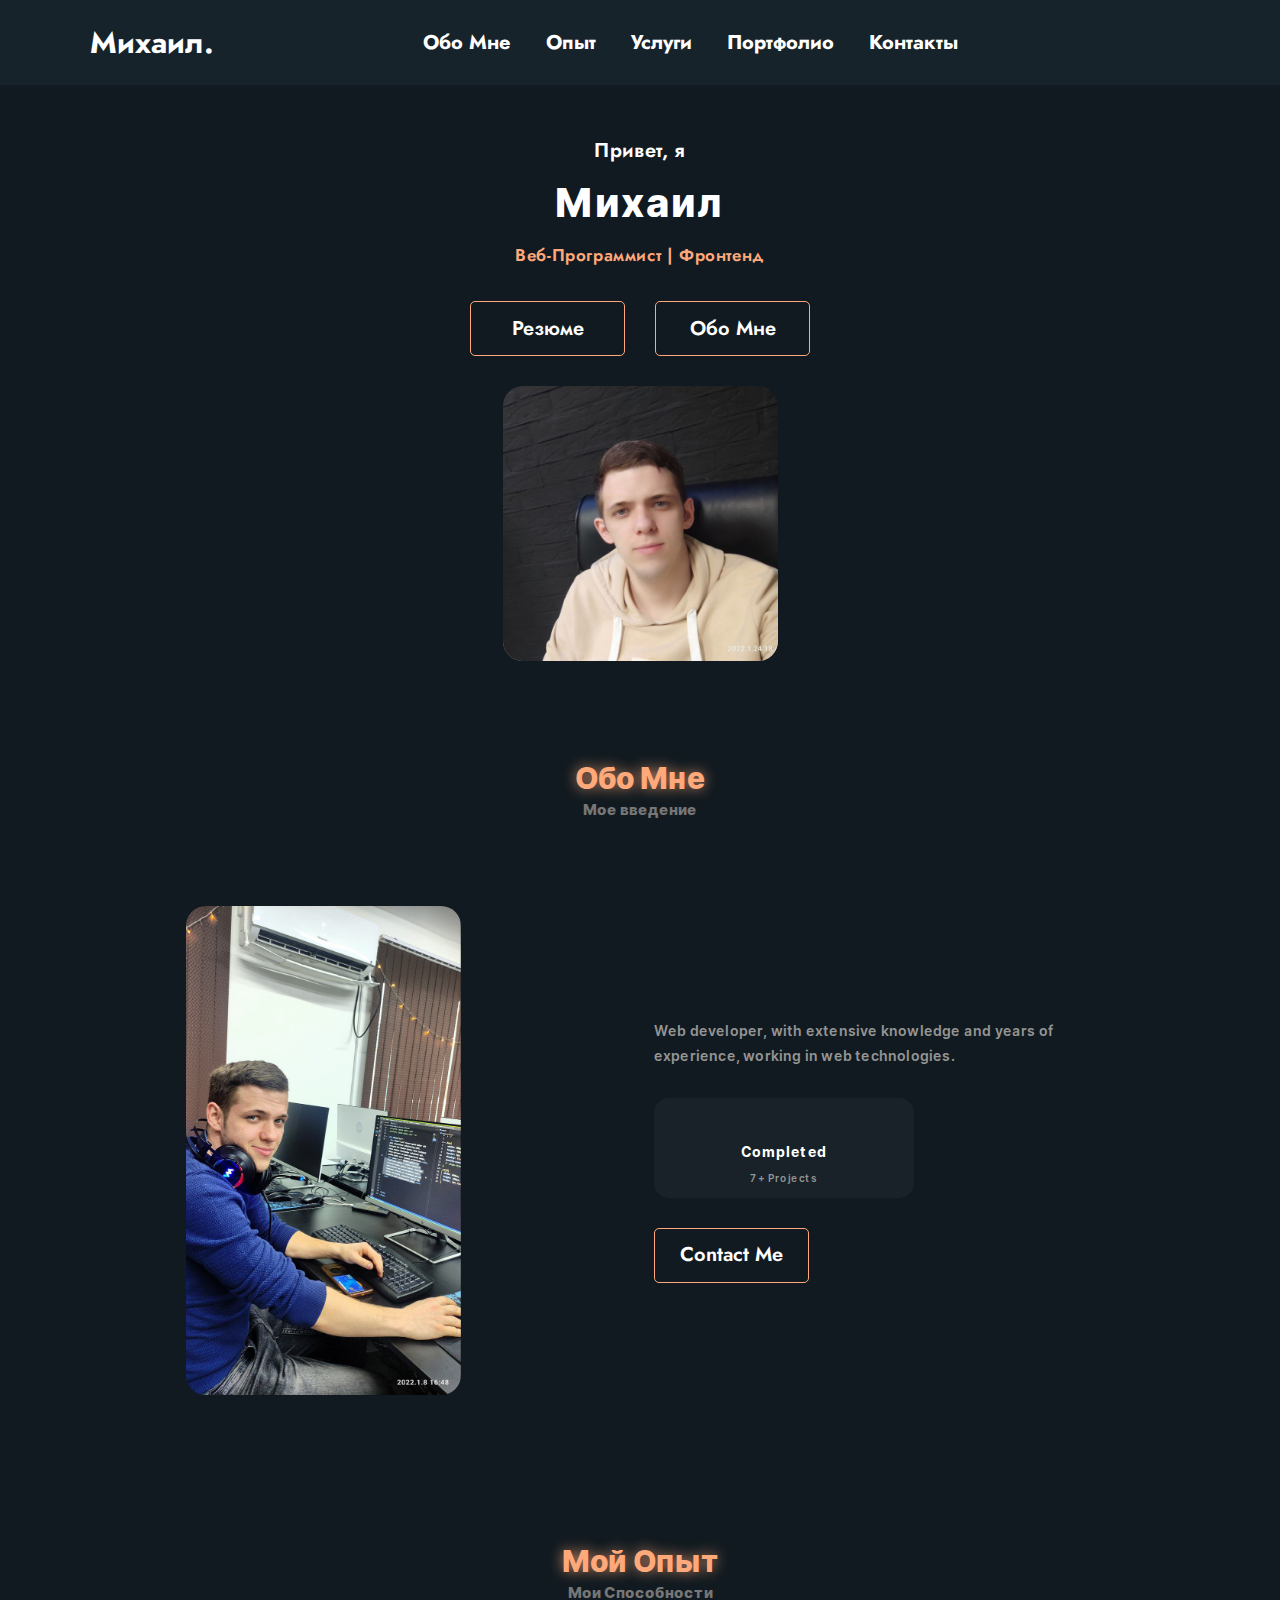
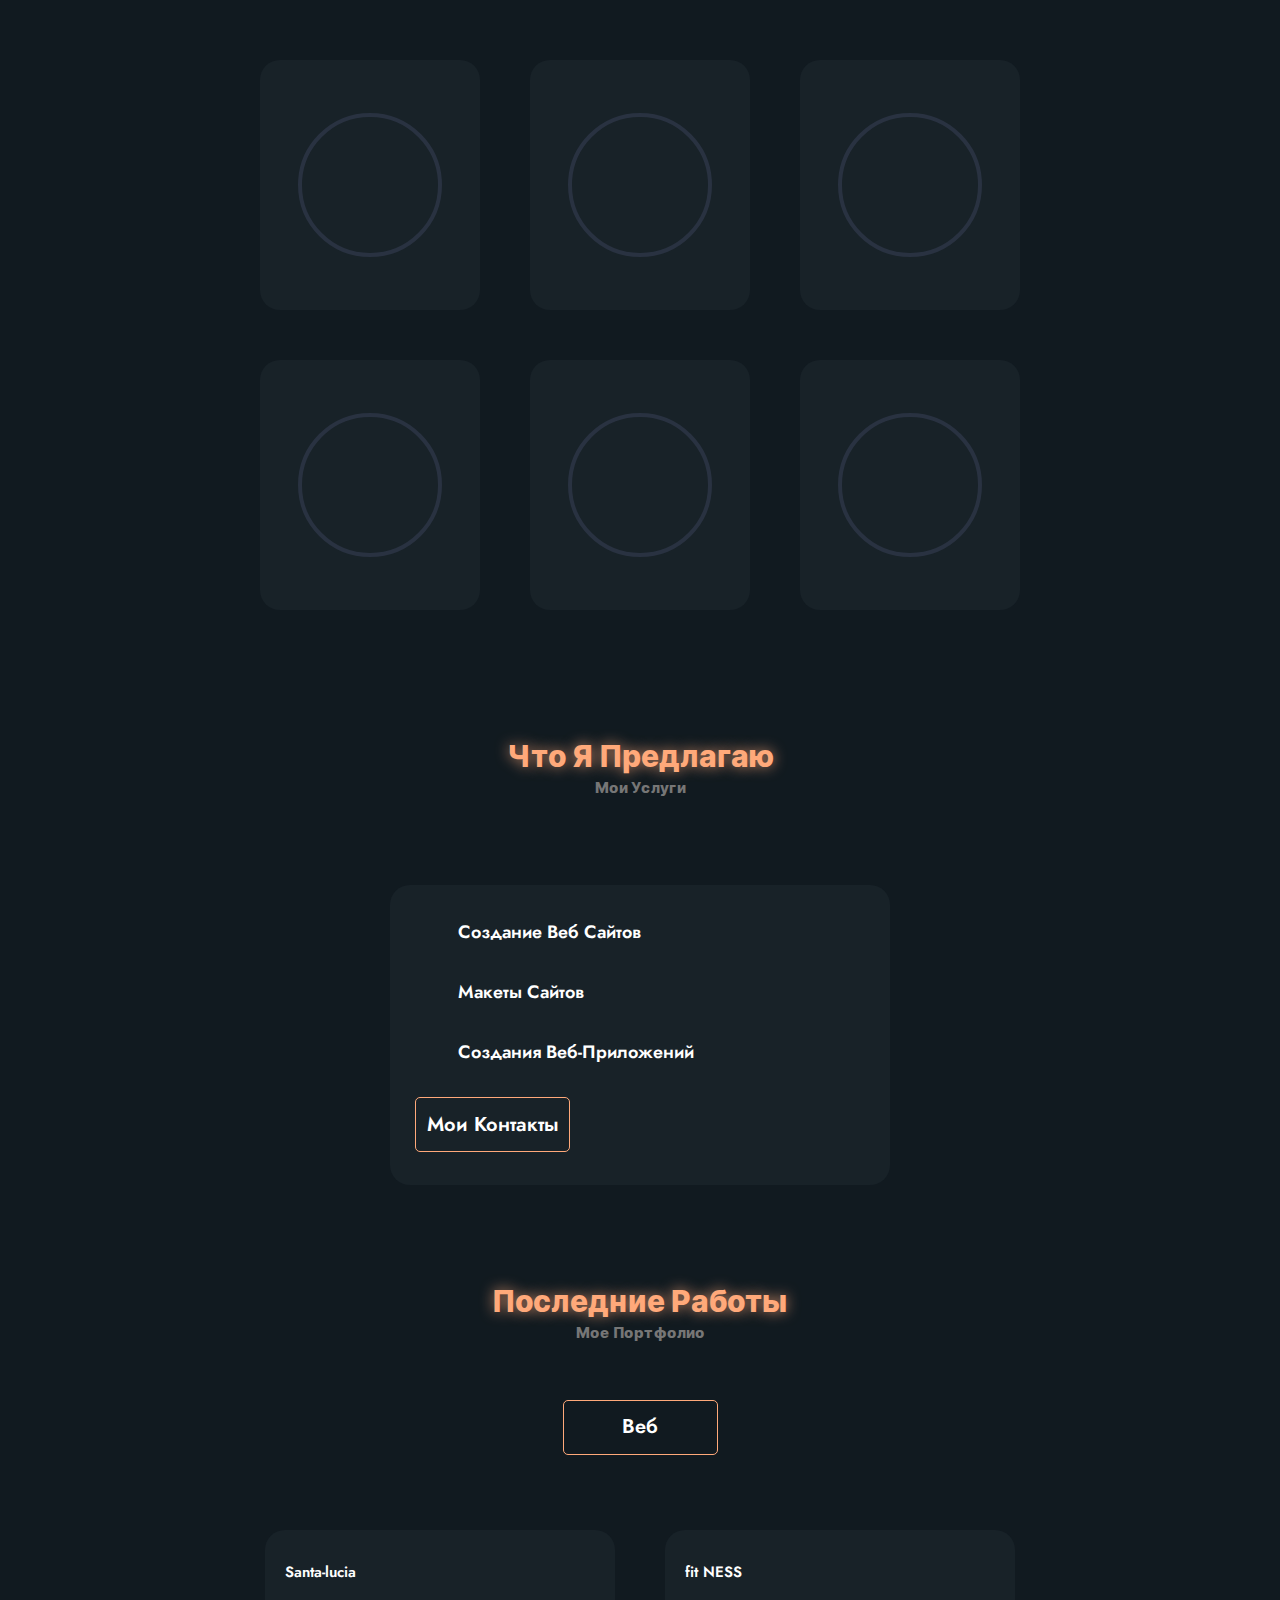
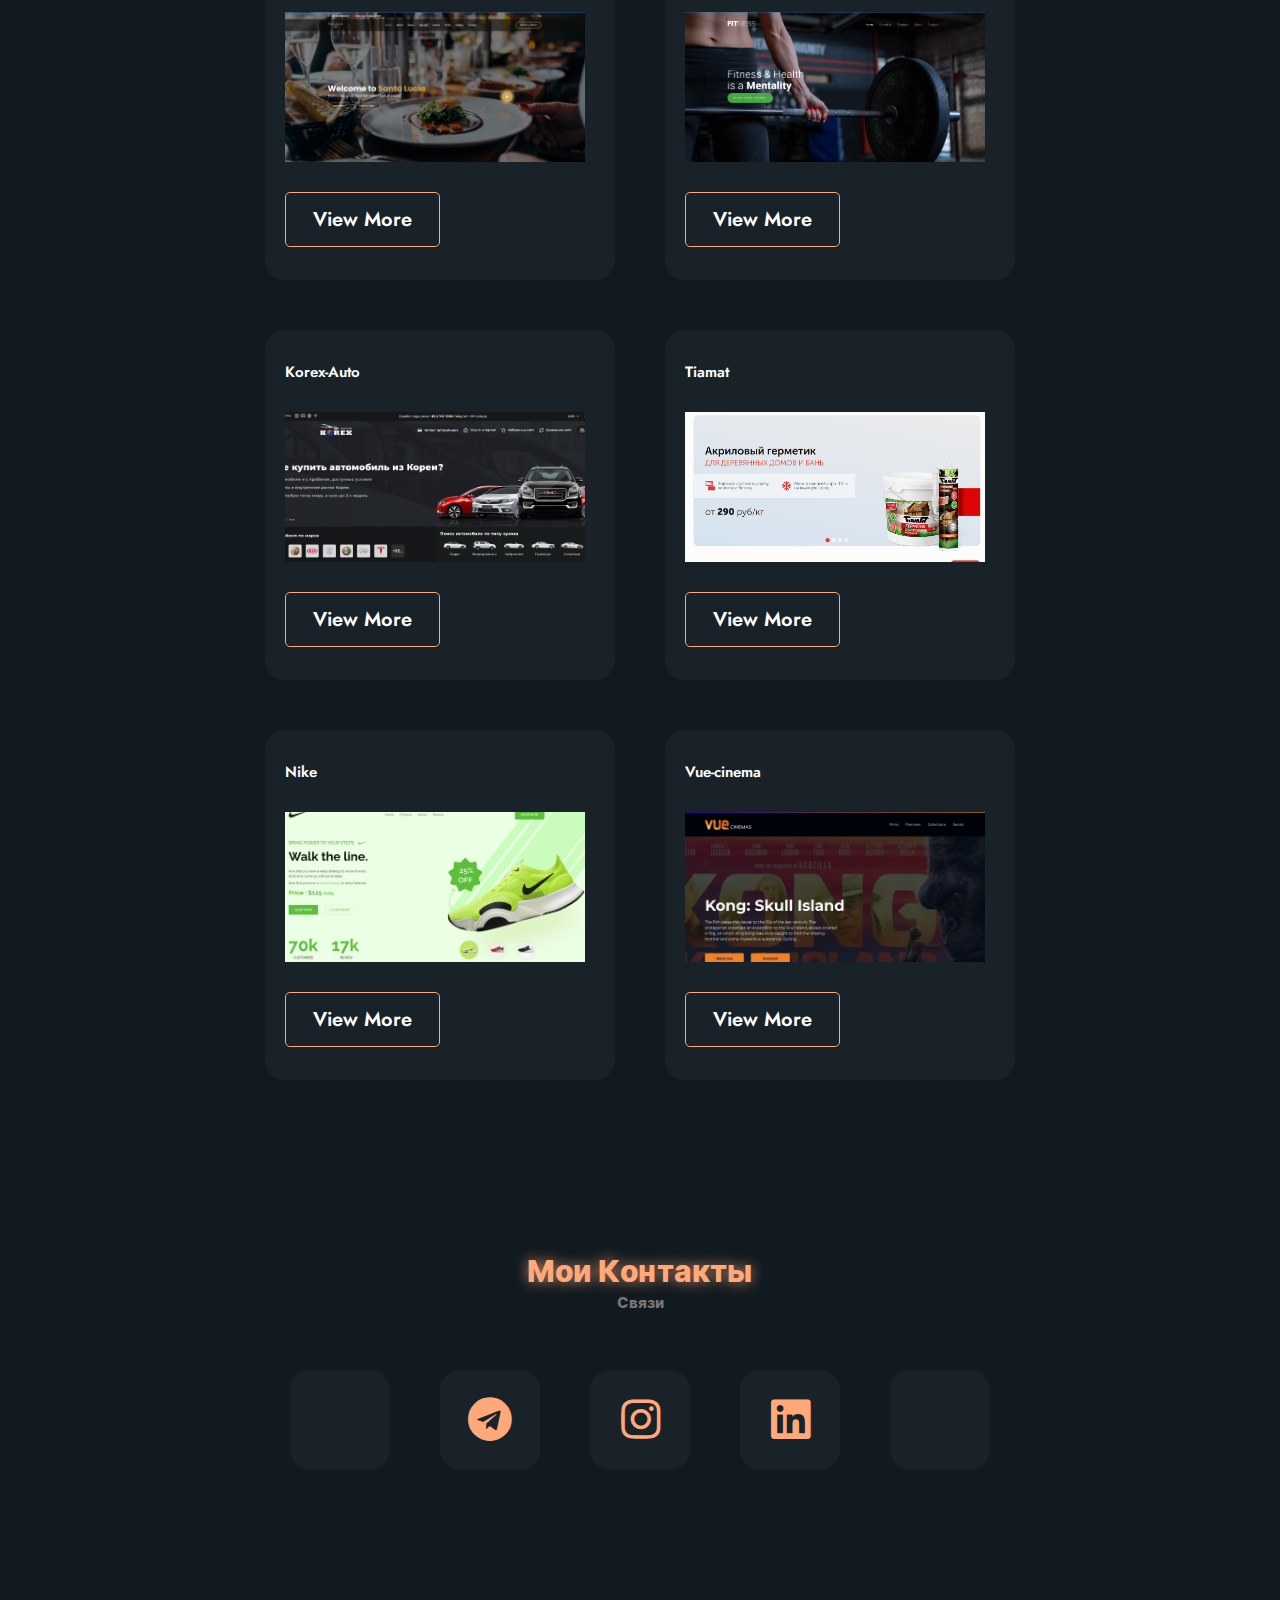
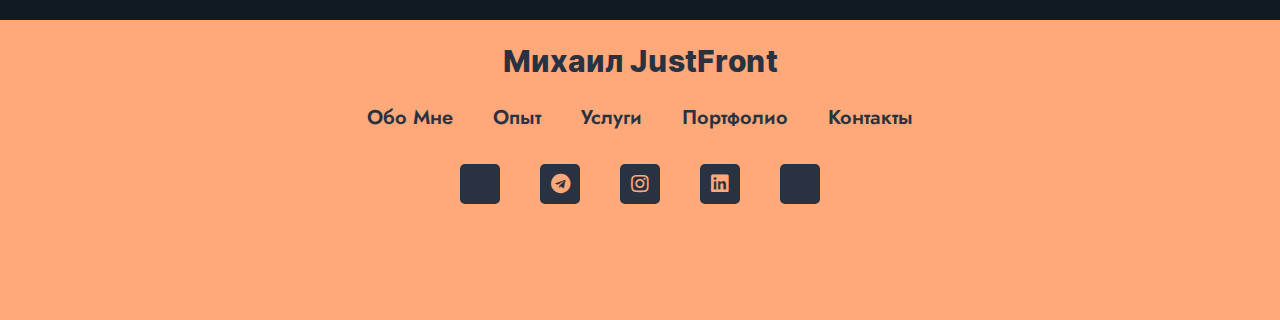
==== commit bf7f3ac2: "response" ====
--- a/pages/ru.html
+++ b/pages/ru.html
@@ -5,9 +5,10 @@
   <meta charset="UTF-8">
   <meta http-equiv="X-UA-Compatible" content="IE=edge">
   <meta name="viewport" content="width=device-width, initial-scale=1.0">
-  <link rel="stylesheet" href="../css/style.min.css">
   <link rel="shortcut icon" href="./img/logo-abm-original.svg" type="image/x-icon">
   <link rel="stylesheet" href="https://pro.fontawesome.com/releases/v5.15.2/css/all.css" />
+  <link rel="stylesheet" href="../css/style.min.css">
+  <link rel="stylesheet" href="../css/media.css">
   <title>Михаил</title>
 </head>
 
@@ -24,6 +25,11 @@
           <button type="button" class="header__link portfolio-btn">Портфолио</button>
           <button type="button" class="header__link contacts-btn">Контакты</button>
         </ul>
+        <div class="burger_menu">
+          <div class="stick stick-1"></div>
+          <div class="stick stick-2"></div>
+          <div class="stick stick-3"></div>
+        </div>
         <i class="fal fa-cog header__settings"></i>
       </nav>
       <div class="header__setting-window">
@@ -64,7 +70,8 @@
         </div>
         <div class="about__bottom">
           <div class="about__left">
-            <picture><source srcset="../img/photo2.jpg" type="image/webp"><img src="./img/me-laptop.webp" alt=""></picture>
+            <picture>
+              <source srcset="../img/photo2.jpg" type="image/webp"><img src="./img/me-laptop.webp" alt=""></picture>
           </div>
           <div class="about__right">
             <p class="about__subtitle">
@@ -242,32 +249,44 @@
           <div class="portfolio__web">
             <div class="portfolio__item">
               <h3 class="portfolio__item-h3">Santa-lucia</h3>
-              <picture><source srcset="../img/santa-lucia.jpg" type="image/webp"><img src="../img/santa-lucia.jpg" alt="" class="portfolio__item-img"></picture>
+              <picture>
+                <source srcset="../img/santa-lucia.jpg" type="image/webp"><img src="../img/santa-lucia.jpg" alt=""
+                  class="portfolio__item-img"></picture>
               <a href="https://microman92.github.io/Santa-Lucia/" target="_blank" class="button">View More</a>
             </div>
             <div class="portfolio__item">
               <h3 class="portfolio__item-h3">fit NESS</h3>
-              <picture><source srcset="../img/fitnes.png" type="image/webp"><img src="../img/fitnes.png" alt="" class="portfolio__item-img"></picture>
+              <picture>
+                <source srcset="../img/fitnes.png" type="image/webp"><img src="../img/fitnes.png" alt=""
+                  class="portfolio__item-img"></picture>
               <a href="https://microman92.github.io/fit-nEss/" target="_blank" class="button">View More</a>
             </div>
             <div class="portfolio__item">
               <h3 class="portfolio__item-h3">Korex-Auto</h3>
-              <picture><source srcset="../img/auto.png" type="image/webp"><img src="../img/auto.png" alt="" class="portfolio__item-img"></picture>
+              <picture>
+                <source srcset="../img/auto.png" type="image/webp"><img src="../img/auto.png" alt=""
+                  class="portfolio__item-img"></picture>
               <a href="https://microman92.github.io/Korex-Auto/" target="_blank" class="button">View More</a>
             </div>
             <div class="portfolio__item">
               <h3 class="portfolio__item-h3">Tiamat</h3>
-              <picture><source srcset="../img/tiamat.jpg" type="image/webp"><img src="../img/tiamat.jpg" alt="" class="portfolio__item-img"></picture>
+              <picture>
+                <source srcset="../img/tiamat.jpg" type="image/webp"><img src="../img/tiamat.jpg" alt=""
+                  class="portfolio__item-img"></picture>
               <a href="https://microman92.github.io/Tiamat/" target="_blank" class="button">View More</a>
             </div>
             <div class="portfolio__item">
               <h3 class="portfolio__item-h3">Nike</h3>
-              <picture><source srcset="../img/nike.jpg" type="image/webp"><img src="../img/nike.jpg" alt="" class="portfolio__item-img"></picture>
+              <picture>
+                <source srcset="../img/nike.jpg" type="image/webp"><img src="../img/nike.jpg" alt=""
+                  class="portfolio__item-img"></picture>
               <a href="https://microman92.github.io/nike-shoes/" target="_blank" class="button">View More</a>
             </div>
             <div class="portfolio__item">
               <h3 class="portfolio__item-h3">Vue-cinema</h3>
-              <picture><source srcset="../img/vue-cinema.webp" type="image/webp"><img src="../img/vue-cinema.jpg" alt="" class="portfolio__item-img"></picture>
+              <picture>
+                <source srcset="../img/vue-cinema.webp" type="image/webp"><img src="../img/vue-cinema.jpg" alt=""
+                  class="portfolio__item-img"></picture>
               <a href="https://microman92.github.io/vueee-cinemaaa/#!" target="_blank" class="button">View More</a>
             </div>
           </div>
@@ -345,8 +364,9 @@
 
 
 
-
+  <script src="https://code.jquery.com/jquery-3.7.0.slim.min.js"
+      integrity="sha256-tG5mcZUtJsZvyKAxYLVXrmjKBVLd6VpVccqz/r4ypFE=" crossorigin="anonymous"></script>
   <script src="../js/app.min.js"></script>
 </body>
 
-</html>
+</html>--- a/css/style.min.css
+++ b/css/style.min.css
@@ -135,10 +135,8 @@
 ul,
 var,
 video {
-    margin        : 0;
-    padding       : 0;
-    font-size     : 100%;
-    vertical-align: baseline
+    margin : 0;
+    padding: 0;
 }
 
 a {
@@ -267,7 +265,8 @@
     align-items      : center;
     -webkit-box-pack : justify;
     -ms-flex-pack    : justify;
-    justify-content  : space-between
+    justify-content  : space-between;
+    position         : relative;
 }
 
 .header__logo-link {
@@ -276,7 +275,9 @@
     font-weight: 700;
     font-size  : 30px;
     line-height: 32px;
-    color      : #fff
+    color      : #fff;
+    position   : relative;
+    z-index    : 5;
 }
 
 .header__list {
@@ -497,6 +498,187 @@
     border-radius: 20px;
 }
 
+.burger_menu {
+    width          : 50px;
+    height         : 50px;
+    position       : absolute;
+    display        : none;
+    flex-direction : column;
+    align-items    : center;
+    justify-content: center;
+    top            : 15px;
+    right          : 100px;
+    cursor         : pointer;
+}
+
+
+
+.stick {
+    width           : 50px;
+    height          : 2px;
+    border-radius   : 4px;
+    margin-bottom   : 15px;
+    background-color: #ffa97a;
+    display         : inline-block;
+}
+
+.stick:last-child {
+    margin-bottom: 15px;
+}
+
+.stick-1.open {
+    animation: stick-1-open .6s ease-out forwards;
+}
+
+.stick-2.open {
+    animation: stick-2-open .6s linear forwards;
+}
+
+.stick-3.open {
+    animation: stick-3-open .6s linear forwards;
+}
+
+@keyframes stick-1-open {
+    0% {
+        width: 50px;
+    }
+
+    40% {
+        background-color: #ff1456;
+        width           : 8px;
+        transform       : translate(40px, 0px);
+    }
+
+    75%,
+    80% {
+        width                    : 8px;
+        transform                : translate(40px, -50px);
+        animation-timing-function: cubic-bezier(0, 1, 1, 1);
+    }
+
+    100% {
+        background-color: #ff1456;
+        width           : 8px;
+        transform       : translate(40px, 30px) rotate(38deg);
+    }
+}
+
+@keyframes stick-2-open {
+    80% {
+        background-color: #ffa97a;
+        transform       : translate(0px, 0px) rotate(0deg);
+    }
+
+    100% {
+        background-color: #ff1456;
+        transform       : translate(8px, 0px) rotate(40deg);
+    }
+}
+
+@keyframes stick-3-open {
+    80% {
+        background-color: #ffa97a;
+        transform       : translate(0px, 0px) rotate(0deg);
+    }
+
+    100% {
+        background-color: #ff1456;
+        transform       : translate(8px, -20px) rotate(-40deg);
+    }
+}
+
+.stick-1.close {
+    width    : 8px;
+    transform: translate(27px, 26px);
+    animation: stick-1-close .6s ease-out forwards;
+}
+
+.stick-2.close {
+    transform: translate(0px, 0px) rotate(40deg);
+    animation: stick-2-close .6s ease-out forwards;
+}
+
+.stick-3.close {
+    transform: translate(0px, -23px) rotate(-40deg);
+    animation: stick-3-close .6s ease-out forwards;
+}
+
+@keyframes stick-1-close {
+
+    0%,
+    70% {
+        width: 0px;
+    }
+
+    100% {
+        width    : 50px;
+        transform: translate(0, 0);
+    }
+}
+
+@keyframes stick-2-close {
+    0% {
+        background-color: #ff1456;
+        width           : 50px;
+    }
+
+    20% {
+        background-color: #ff1456;
+        width           : 8px;
+        transform       : translate(0, 0px) rotate(40deg);
+    }
+
+    40% {
+        background-color: #ffa97a;
+        width           : 0px;
+    }
+
+    65% {
+        transform                : translate(0, -70px);
+        animation-timing-function: cubic-bezier(0, 1, 1, 1);
+    }
+
+    80% {
+        width: 0px;
+    }
+
+    100% {
+        width    : 50px;
+        transform: translate(0, 0px);
+    }
+}
+
+@keyframes stick-3-close {
+    0% {
+        background-color: #ff1456;
+        width           : 80px;
+    }
+
+    20% {
+        background-color: #ff1456;
+        width           : 8px;
+        transform       : translate(0, -23px) rotate(-40deg);
+    }
+
+    40% {
+        background-color: #ffa97a;
+    }
+
+    65% {
+        transform                : translate(0, -93px);
+        animation-timing-function: cubic-bezier(0, 1, 1, 1);
+    }
+
+    90% {
+        width: 8px;
+    }
+
+    100% {
+        width    : 50px;
+        transform: translate(0, 0px);
+    }
+}
+
 .about__content {
     display              : -webkit-box;
     display              : -ms-flexbox;
@@ -1411,4 +1593,8 @@
     font-size  : 12px;
     line-height: 32px;
     color      : #293241
+}
+
+button {
+    padding: 0;
 }--- a/css/media.css
+++ b/css/media.css
@@ -0,0 +1,132 @@
+@media(max-width:1200px) {}
+
+@media(max-width:992px) {
+    .header__list {
+        position       : absolute;
+        width          : 150px;
+        height         : 100vh;
+        flex-direction : column;
+        justify-content: flex-start;
+        gap            : 30px;
+        top            : 0px;
+        background     : #17232b;
+        left           : -200%;
+        padding-top    : 80px;
+        transition     : 0.4s ease-in-out;
+    }
+
+    .header__list.open {
+        left: 0;
+
+    }
+
+    .burger_menu {
+        display: block;
+        order  : 1;
+        right  : 60px;
+    }
+
+}
+
+@media(max-width:768px) {
+    .about__bottom {
+        flex-direction: column;
+        align-items   : center;
+    }
+
+    .about__right {
+        flex-direction: column;
+        align-items   : center;
+        text-align    : center;
+    }
+
+    .about__subtitle {
+        margin-top: 20px;
+    }
+
+    .contacts__items {
+        flex-wrap: wrap;
+    }
+
+    .footer__items {
+        flex-wrap: wrap;
+    }
+
+    .footer__list {
+        flex-wrap: wrap;
+    }
+
+    .portfolio__web {
+        gap                  : 20px;
+        grid-template-columns: 1fr;
+    }
+
+    .portfolio__sectoion {
+        width: 100%;
+    }
+
+    .footer {
+        height: initial;
+    }
+
+    .offer__item {
+        align-items: center;
+    }
+
+    .portfolio__sectoion {
+        height: 2150px;
+    }
+}
+
+@media(max-width:576px) {
+    .about__right {
+        width: 100%;
+    }
+
+    .offer__item {
+        width: 100%;
+    }
+}
+
+@media(max-width:375px) {
+    .intro__buttons {
+        flex-direction: column;
+    }
+
+    .title {
+        width: 100%;
+    }
+
+    .header__setting-modal {
+        width : 100%;
+        height: 400px;
+    }
+
+    .button {
+        width: 130px;
+    }
+
+    .footer__items {
+        max-width: 240px;
+    }
+
+    .footer__item {
+        margin-bottom: 0;
+    }
+
+    .contacts__item {
+        width     : 50px;
+        height    : 50px;
+        margin-top: 0px;
+    }
+
+    .contacts__item i {
+        font-size: 25px;
+    }
+
+    .contacts__content {
+        margin-top: 50px;
+    }
+}
+
+@media(max-width:320px) {}